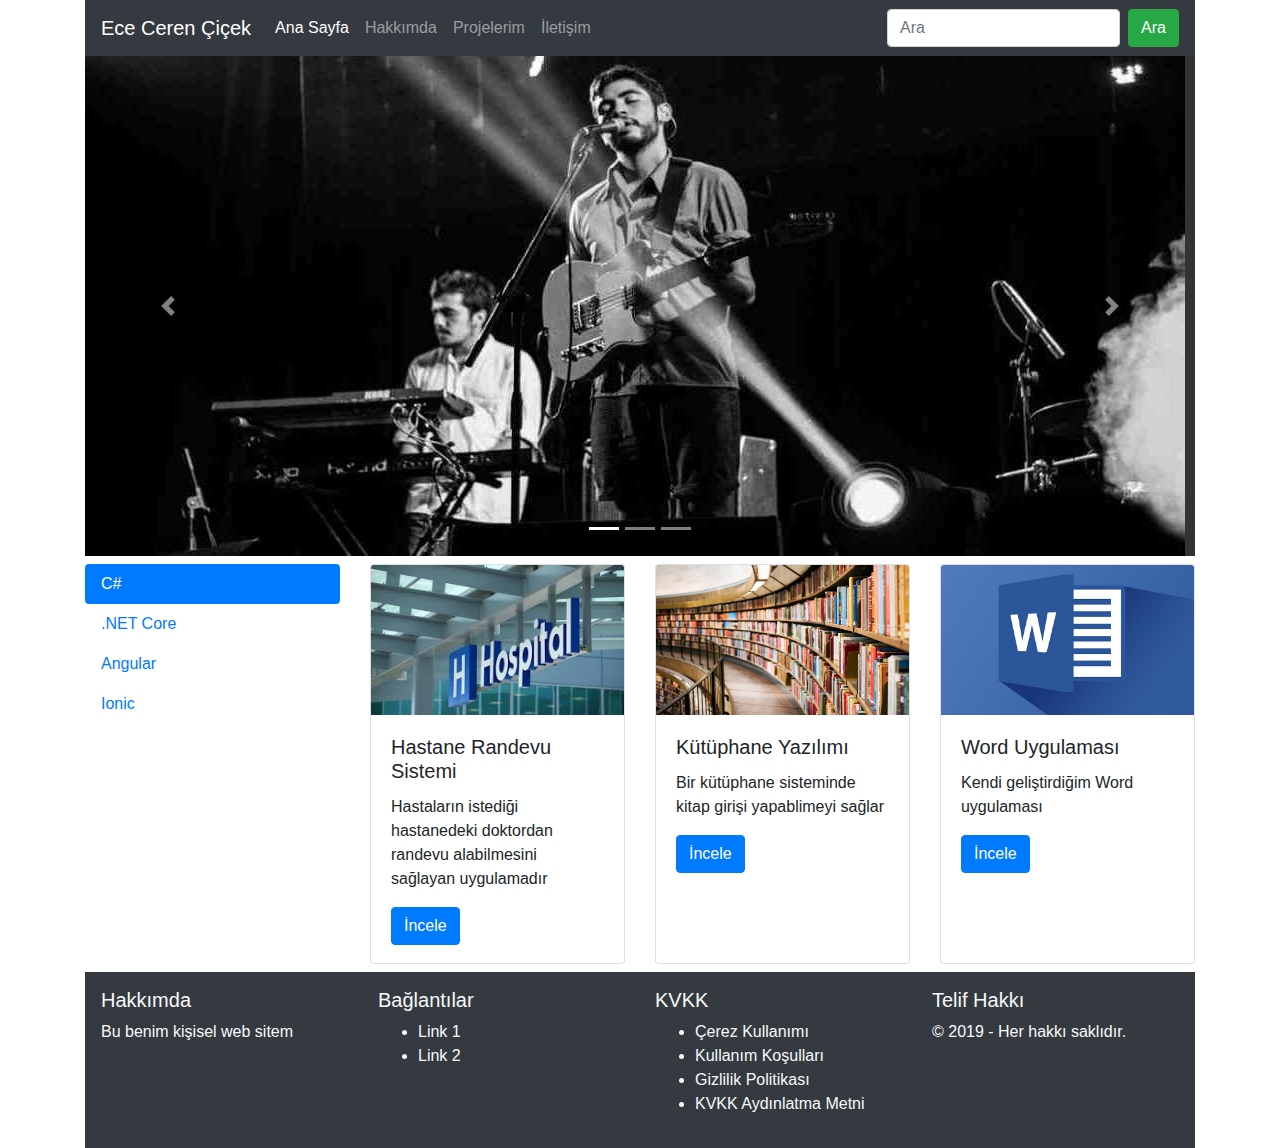
==== index.html @ fbfaf636 "first version" ====
<!DOCTYPE html>
<html>
    <head>
      <title>Ece Ceren</title>
        <link rel="stylesheet" href="https://stackpath.bootstrapcdn.com/bootstrap/4.3.1/css/bootstrap.min.css" integrity="sha384-ggOyR0iXCbMQv3Xipma34MD+dH/1fQ784/j6cY/iJTQUOhcWr7x9JvoRxT2MZw1T" crossorigin="anonymous">
        <style>
            #demo {
                background-color: #333333;
            }
        </style>
    </head>
    <body>
        <div class="container">
            <header>
                    <nav class="navbar navbar-expand-lg navbar-dark bg-dark">
                            <a class="navbar-brand" href="index.html">Ece Ceren Çiçek</a>
                            <button class="navbar-toggler" type="button" data-toggle="collapse" data-target="#navbarSupportedContent" aria-controls="navbarSupportedContent" aria-expanded="false" aria-label="Toggle navigation">
                              <span class="navbar-toggler-icon"></span>
                            </button>
                          
                            <div class="collapse navbar-collapse" id="navbarSupportedContent">
                              <ul class="navbar-nav mr-auto">
                                <li class="nav-item active">
                                  <a class="nav-link" href="index.html">Ana Sayfa <span class="sr-only">(current)</span></a>
                                </li>
                                <li class="nav-item">
                                  <a class="nav-link" href="about.html">Hakkımda</a>
                                </li>
                                <li class="nav-item">
                                        <a class="nav-link" href="projects.html">Projelerim</a>
                                </li>
                                <li class="nav-item">
                                        <a class="nav-link" href="contact.html">İletişim</a>
                                </li>
                              </ul>
                              <form class="form-inline my-2 my-lg-0" action="search.php">
                                <input class="form-control mr-sm-2" type="search" placeholder="Ara" name="q">
                                <button class="btn btn-success my-2 my-sm-0" type="submit">Ara</button>
                              </form>
                            </div>
                          </nav>
            </header>
            <div id="demo" class="carousel slide" data-ride="carousel">

                    <!-- Indicators -->
                    <ul class="carousel-indicators">
                      <li data-target="#demo" data-slide-to="0" class="active"></li>
                      <li data-target="#demo" data-slide-to="1"></li>
                      <li data-target="#demo" data-slide-to="2"></li>
                    </ul>
                    
                    <!-- The slideshow -->
                    <div class="carousel-inner">
                      <div class="carousel-item active">
                        <img src="images/chicago.jpg" alt="Los Angeles" width="1100" height="500">
                      </div>
                      <div class="carousel-item">
                        <img src="images/la.jpg" alt="Chicago" width="1100" height="500">
                      </div>
                      <div class="carousel-item">
                        <img src="images/ny.jpg" alt="New York" width="1100" height="500">
                      </div>
                    </div>
                    
                    <!-- Left and right controls -->
                    <a class="carousel-control-prev" href="#demo" data-slide="prev">
                      <span class="carousel-control-prev-icon"></span>
                    </a>
                    <a class="carousel-control-next" href="#demo" data-slide="next">
                      <span class="carousel-control-next-icon"></span>
                    </a>
                  </div>
                  <div class="row my-2">
                    <div class="col-3">
                      <div class="nav flex-column nav-pills" id="v-pills-tab" role="tablist" aria-orientation="vertical">
                        <a class="nav-link active" id="v-pills-home-tab" data-toggle="pill" href="#v-pills-home" role="tab" aria-controls="v-pills-home" aria-selected="true">C#</a>
                        <a class="nav-link" id="v-pills-profile-tab" data-toggle="pill" href="#v-pills-profile" role="tab" aria-controls="v-pills-profile" aria-selected="false">.NET Core</a>
                        <a class="nav-link" id="v-pills-messages-tab" data-toggle="pill" href="#v-pills-messages" role="tab" aria-controls="v-pills-messages" aria-selected="false">Angular</a>
                        <a class="nav-link" id="v-pills-settings-tab" data-toggle="pill" href="#v-pills-settings" role="tab" aria-controls="v-pills-settings" aria-selected="false">Ionic</a>
                      </div>
                    </div>
                    <div class="col-9">
                      <div class="tab-content" id="v-pills-tabContent">
                        <div class="tab-pane fade show active" id="v-pills-home" role="tabpanel" aria-labelledby="v-pills-home-tab">
                          <div class="row">
                            <div class="col-md-4">
                              <div class="card" style="height: 400px;">
                                <img src="images/hospital.jpg" class="card-img-top" alt="hospital" style="height: 150px;">
                                <div class="card-body">
                                  <h5 class="card-title">Hastane Randevu Sistemi</h5>
                                  <p class="card-text">Hastaların istediği hastanedeki doktordan randevu alabilmesini sağlayan uygulamadır</p>
                                  <a href="projects.html" class="btn btn-primary">İncele</a>
                                </div>
                            </div>  
                            </div>
                         
                            <div class="col-md-4">
                                <div class="card" style="height: 400px;">
                                <img src="images/library.jpg" class="card-img-top" alt="library" style="height: 150px;">
                                <div class="card-body">
                                  <h5 class="card-title">Kütüphane Yazılımı</h5>
                                  <p class="card-text">Bir kütüphane sisteminde kitap girişi yapablimeyi sağlar</p>
                                  <a href="projects.html" class="btn btn-primary">İncele</a>
                                </div>
                                </div>
                            </div>
                            <div class="col-md-4">
                                <div class="card" style="height: 400px;">
                                <img src="images/word.jpg" class="card-img-top" alt="word" style="height: 150px;">
                                <div class="card-body">
                                  <h5 class="card-title">Word Uygulaması</h5>
                                  <p class="card-text">Kendi geliştirdiğim Word uygulaması</p>
                                  <a href="projects.html" class="btn btn-primary">İncele</a>
                                </div>
                            </div>
                          </div>
                          </div>  
                                                        
                        </div>
                        <div class="tab-pane fade" id="v-pills-profile" role="tabpanel" aria-labelledby="v-pills-profile-tab">...</div>
                        <div class="tab-pane fade" id="v-pills-messages" role="tabpanel" aria-labelledby="v-pills-messages-tab">...</div>
                        <div class="tab-pane fade" id="v-pills-settings" role="tabpanel" aria-labelledby="v-pills-settings-tab">...</div>
                      </div>
                    </div>
                  </div>
                    <footer class="footer bg-dark text-light p-3">
                        <div class="row">
                            <div class="col-md-3">
                                <h5>Hakkımda</h5>
                                <p>Bu benim kişisel web sitem</p>
                            </div>
                            <div class="col-md-3">
                                <h5>Bağlantılar</h5>
                                <ul>
                                    <li>Link 1</li>
                                    <li>Link 2</li>
                                </ul>
                            </div>
                            <div class="col-md-3">
                                    <h5>KVKK</h5>
                                    <ul>
                                        <li>Çerez Kullanımı</li>
                                        <li>Kullanım Koşulları</li>
                                        <li>Gizlilik Politikası</li>
                                        <li>KVKK Aydınlatma Metni</li>
                                    </ul>
                            </div>
                            <div class="col-md-3">
                                   <h5>Telif Hakkı</h5>
                                   <p>&copy; 2019 - Her hakkı saklıdır.</p>
                            </div>
                        </div>
                    </footer>
        </div>
        
        <script src="https://code.jquery.com/jquery-3.3.1.slim.min.js" integrity="sha384-q8i/X+965DzO0rT7abK41JStQIAqVgRVzpbzo5smXKp4YfRvH+8abtTE1Pi6jizo" crossorigin="anonymous"></script>
        <script src="https://cdnjs.cloudflare.com/ajax/libs/popper.js/1.14.7/umd/popper.min.js" integrity="sha384-UO2eT0CpHqdSJQ6hJty5KVphtPhzWj9WO1clHTMGa3JDZwrnQq4sF86dIHNDz0W1" crossorigin="anonymous"></script>
        <script src="https://stackpath.bootstrapcdn.com/bootstrap/4.3.1/js/bootstrap.min.js" integrity="sha384-JjSmVgyd0p3pXB1rRibZUAYoIIy6OrQ6VrjIEaFf/nJGzIxFDsf4x0xIM+B07jRM" crossorigin="anonymous"></script>
    </body>
</html>
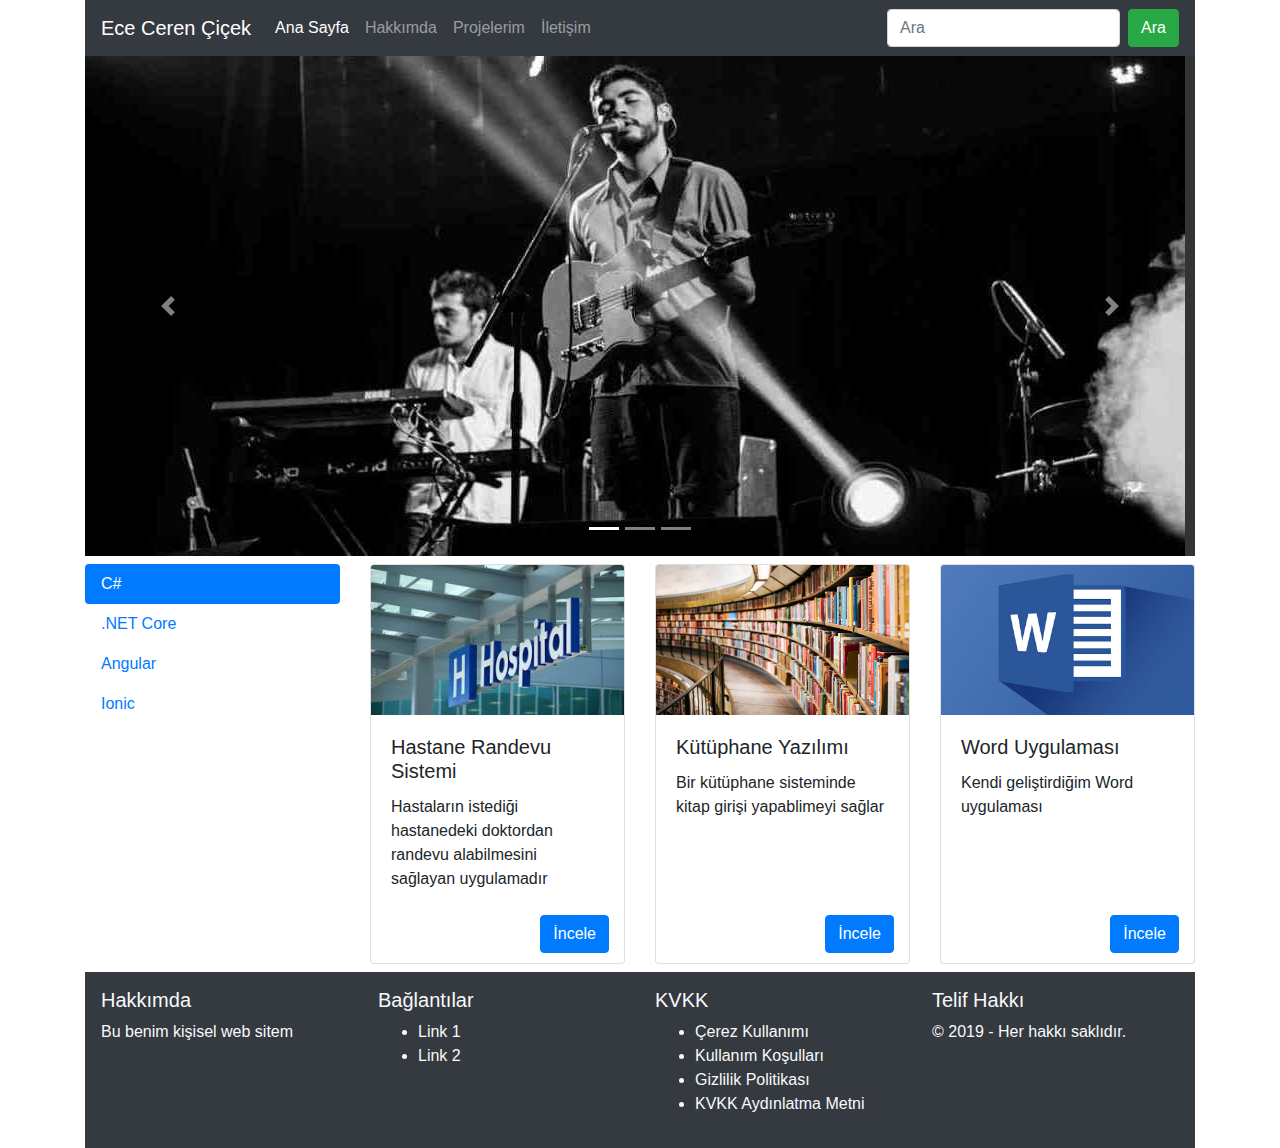
==== commit b1494b56: "buton düzeltildi" ====
--- a/index.html
+++ b/index.html
@@ -89,7 +89,7 @@
                                 <div class="card-body">
                                   <h5 class="card-title">Hastane Randevu Sistemi</h5>
                                   <p class="card-text">Hastaların istediği hastanedeki doktordan randevu alabilmesini sağlayan uygulamadır</p>
-                                  <a href="projects.html" class="btn btn-primary">İncele</a>
+                                  <a href="projects.html" class="btn btn-primary" style="position: absolute; bottom:10px; right: 15px;">İncele</a>
                                 </div>
                             </div>  
                             </div>
@@ -100,7 +100,7 @@
                                 <div class="card-body">
                                   <h5 class="card-title">Kütüphane Yazılımı</h5>
                                   <p class="card-text">Bir kütüphane sisteminde kitap girişi yapablimeyi sağlar</p>
-                                  <a href="projects.html" class="btn btn-primary">İncele</a>
+                                  <a href="projects.html" class="btn btn-primary" style="position: absolute; bottom:10px; right: 15px;">İncele</a>
                                 </div>
                                 </div>
                             </div>
@@ -110,7 +110,7 @@
                                 <div class="card-body">
                                   <h5 class="card-title">Word Uygulaması</h5>
                                   <p class="card-text">Kendi geliştirdiğim Word uygulaması</p>
-                                  <a href="projects.html" class="btn btn-primary">İncele</a>
+                                  <a href="projects.html" class="btn btn-primary" style="position: absolute; bottom:10px; right: 15px;">İncele</a>
                                 </div>
                             </div>
                           </div>
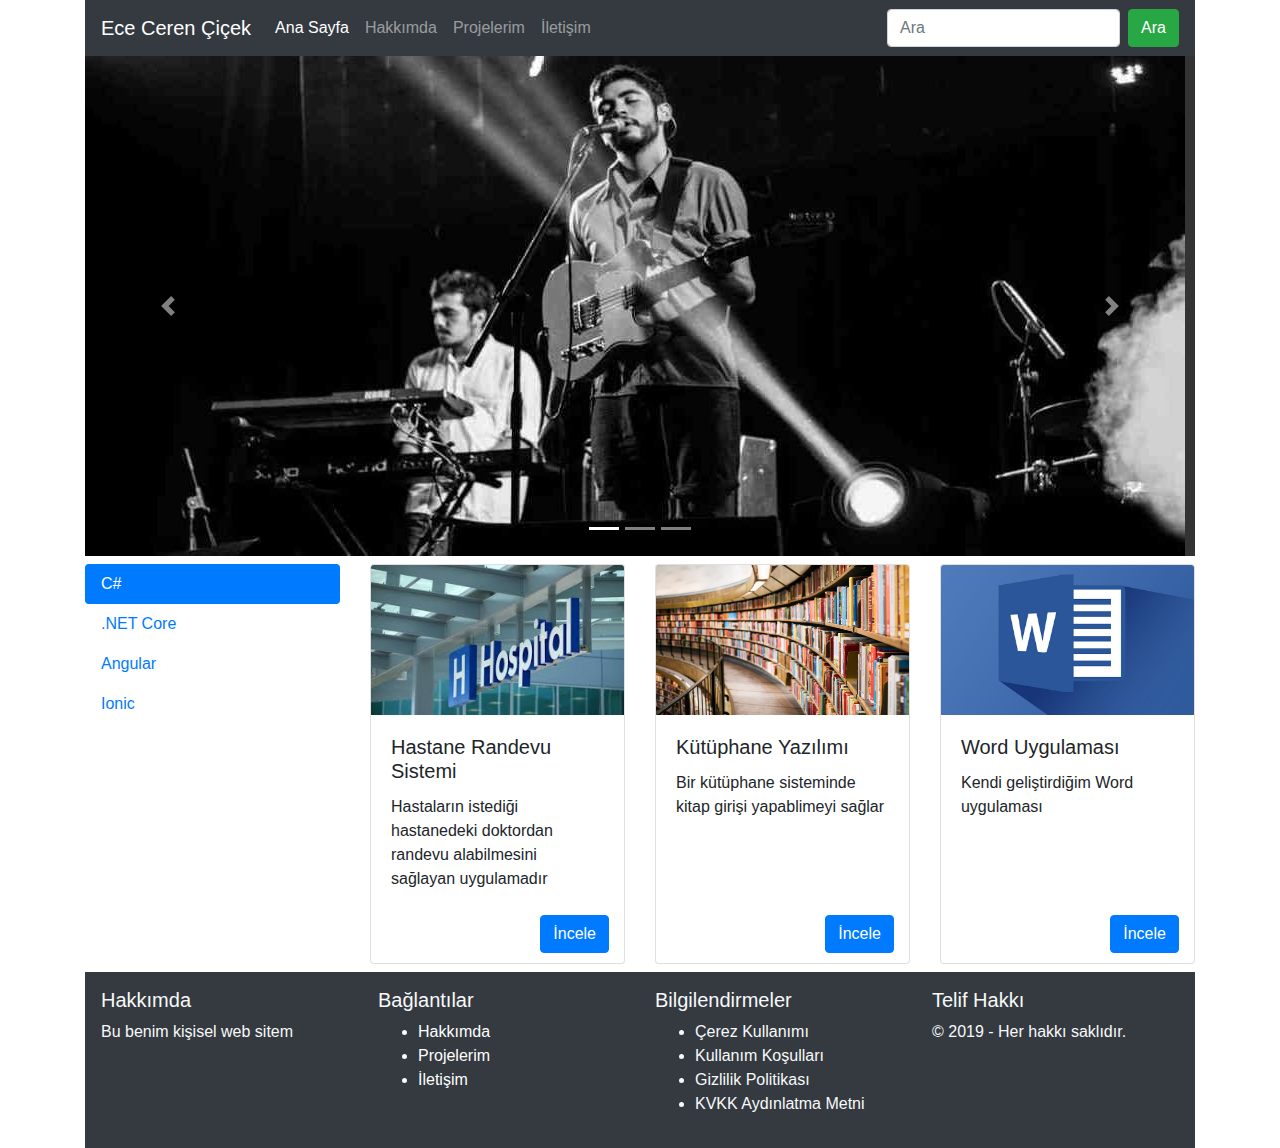
==== commit d35fb7cb: "Kullanım Koşulları" ====
--- a/index.html
+++ b/index.html
@@ -1,14 +1,13 @@
 <!DOCTYPE html>
-<html>
+<html lang="tr">
     <head>
-      <title>Ece Ceren</title>
-        <link rel="stylesheet" href="https://stackpath.bootstrapcdn.com/bootstrap/4.3.1/css/bootstrap.min.css" integrity="sha384-ggOyR0iXCbMQv3Xipma34MD+dH/1fQ784/j6cY/iJTQUOhcWr7x9JvoRxT2MZw1T" crossorigin="anonymous">
-        <style>
-            #demo {
-                background-color: #333333;
-            }
-        </style>
-    </head>
+        <title>Ece Ceren</title>
+        <meta name="viewport" content="width=device-width, initial-scale=1">
+        <link rel="stylesheet" href="https://stackpath.bootstrapcdn.com/bootstrap/4.3.1/css/bootstrap.min.css" integrity="sha384-ggOyR0iXCbMQv3Xipma34MD+dH/1fQ784/j6cY/iJTQUOhcWr7x9JvoRxT2MZw1T" crossorigin="anonymous">      
+        <meta charset="utf-8">
+        <link rel="stylesheet" href="https://use.fontawesome.com/releases/v5.6.3/css/all.css" integrity="sha384-UHRtZLI+pbxtHCWp1t77Bi1L4ZtiqrqD80Kn4Z8NTSRyMA2Fd33n5dQ8lWUE00s/" crossorigin="anonymous">
+        <link rel="stylesheet" href="css/main.css">
+      </head>
     <body>
         <div class="container">
             <header>
@@ -27,10 +26,10 @@
                                   <a class="nav-link" href="about.html">Hakkımda</a>
                                 </li>
                                 <li class="nav-item">
-                                        <a class="nav-link" href="projects.html">Projelerim</a>
+                                 <a class="nav-link" href="projects.html">Projelerim</a>
                                 </li>
                                 <li class="nav-item">
-                                        <a class="nav-link" href="contact.html">İletişim</a>
+                                  <a class="nav-link" href="contact.html">İletişim</a>
                                 </li>
                               </ul>
                               <form class="form-inline my-2 my-lg-0" action="search.php">
@@ -84,7 +83,7 @@
                         <div class="tab-pane fade show active" id="v-pills-home" role="tabpanel" aria-labelledby="v-pills-home-tab">
                           <div class="row">
                             <div class="col-md-4">
-                              <div class="card" style="height: 400px;">
+                              <div class="card d-block" style="height: 400px;">
                                 <img src="images/hospital.jpg" class="card-img-top" alt="hospital" style="height: 150px;">
                                 <div class="card-body">
                                   <h5 class="card-title">Hastane Randevu Sistemi</h5>
@@ -95,7 +94,7 @@
                             </div>
                          
                             <div class="col-md-4">
-                                <div class="card" style="height: 400px;">
+                                <div class="card d-block" style="height: 400px;">
                                 <img src="images/library.jpg" class="card-img-top" alt="library" style="height: 150px;">
                                 <div class="card-body">
                                   <h5 class="card-title">Kütüphane Yazılımı</h5>
@@ -105,7 +104,7 @@
                                 </div>
                             </div>
                             <div class="col-md-4">
-                                <div class="card" style="height: 400px;">
+                                <div class="card d-block" style="height: 400px;">
                                 <img src="images/word.jpg" class="card-img-top" alt="word" style="height: 150px;">
                                 <div class="card-body">
                                   <h5 class="card-title">Word Uygulaması</h5>
@@ -128,16 +127,23 @@
                             <div class="col-md-3">
                                 <h5>Hakkımda</h5>
                                 <p>Bu benim kişisel web sitem</p>
+                              <div class="social-media">
+                                <a href="https://www.instagram.com"><i class="fab fa-instagram"></i></a>
+                                <a href="https://www.twitter.com"><i class="fab fa-twitter"></i></a>
+                                <a href="https://www.facebook.com"><i class="fab fa-facebook"></i></a>
+                                <a href="https://www.github.com"><i class="fab fa-github"></i></a>
+                              </div>
                             </div>
                             <div class="col-md-3">
                                 <h5>Bağlantılar</h5>
                                 <ul>
-                                    <li>Link 1</li>
-                                    <li>Link 2</li>
+                                    <li><a href="about.html">Hakkımda</a></li>
+                                    <li><a href="projects.html">Projelerim</a></li>
+                                    <li><a href="contacts.html">İletişim</a></li>
                                 </ul>
                             </div>
                             <div class="col-md-3">
-                                    <h5>KVKK</h5>
+                                    <h5>Bilgilendirmeler</h5>
                                     <ul>
                                         <li>Çerez Kullanımı</li>
                                         <li>Kullanım Koşulları</li>
--- a/css/main.css
+++ b/css/main.css
@@ -0,0 +1,6 @@
+#demo {
+    background-color: #333333;
+}   
+footer a:link, footer a:visited {color: white;}
+.social-media a:link {font-size: 18px; padding: 5px;}
+.social-media a:hover {color: powderblue;}